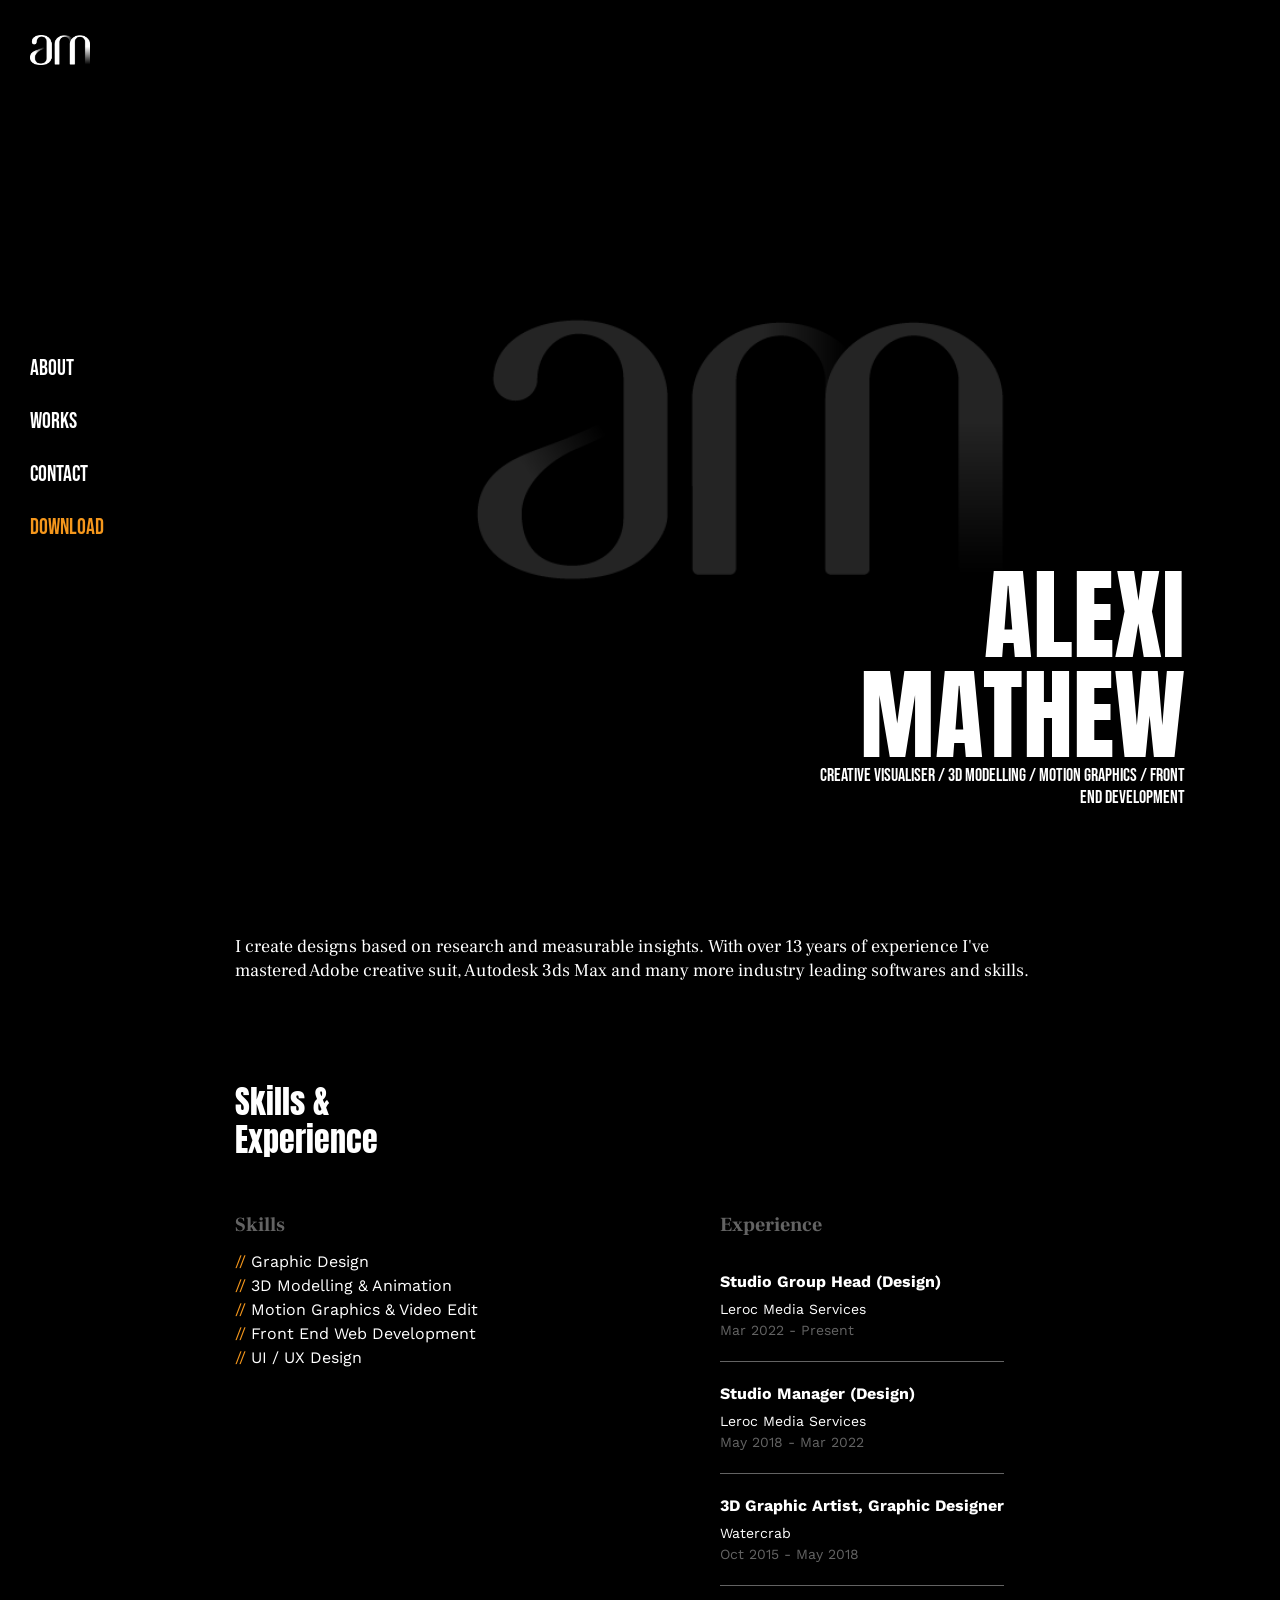
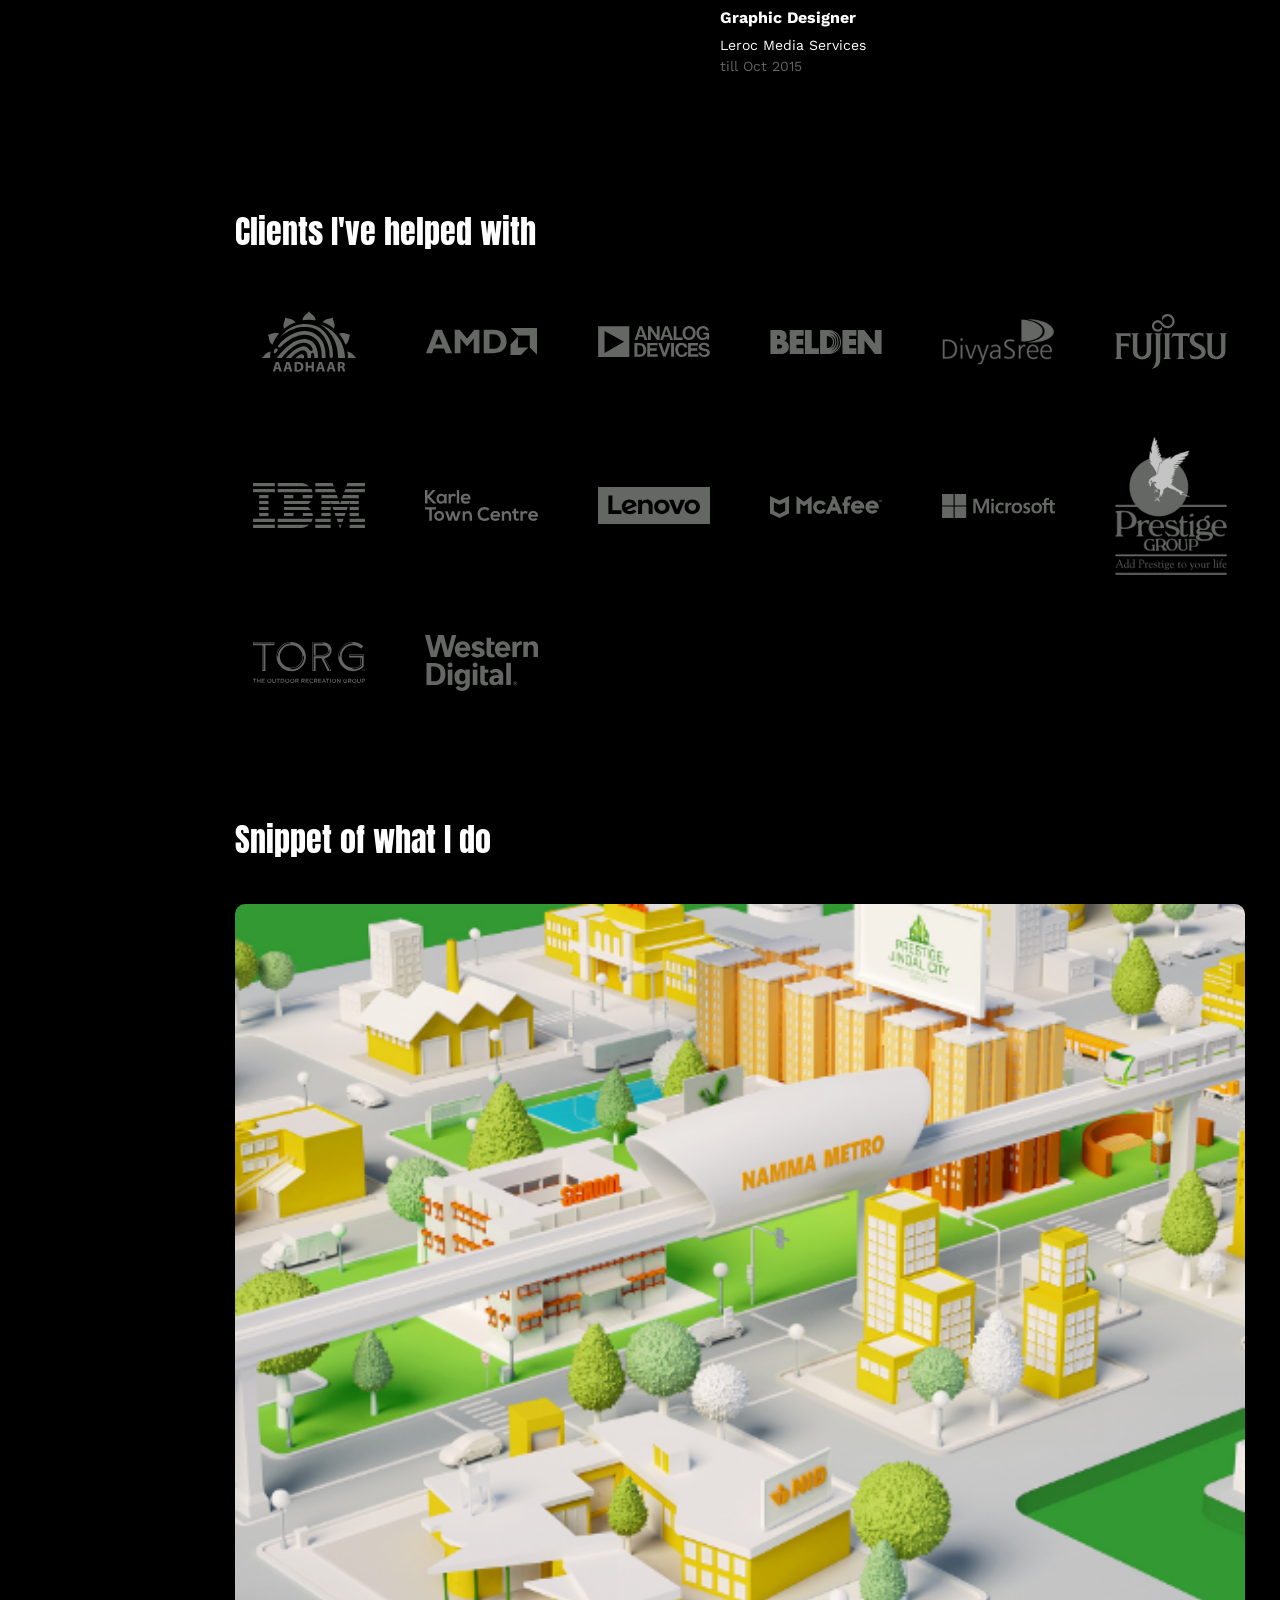
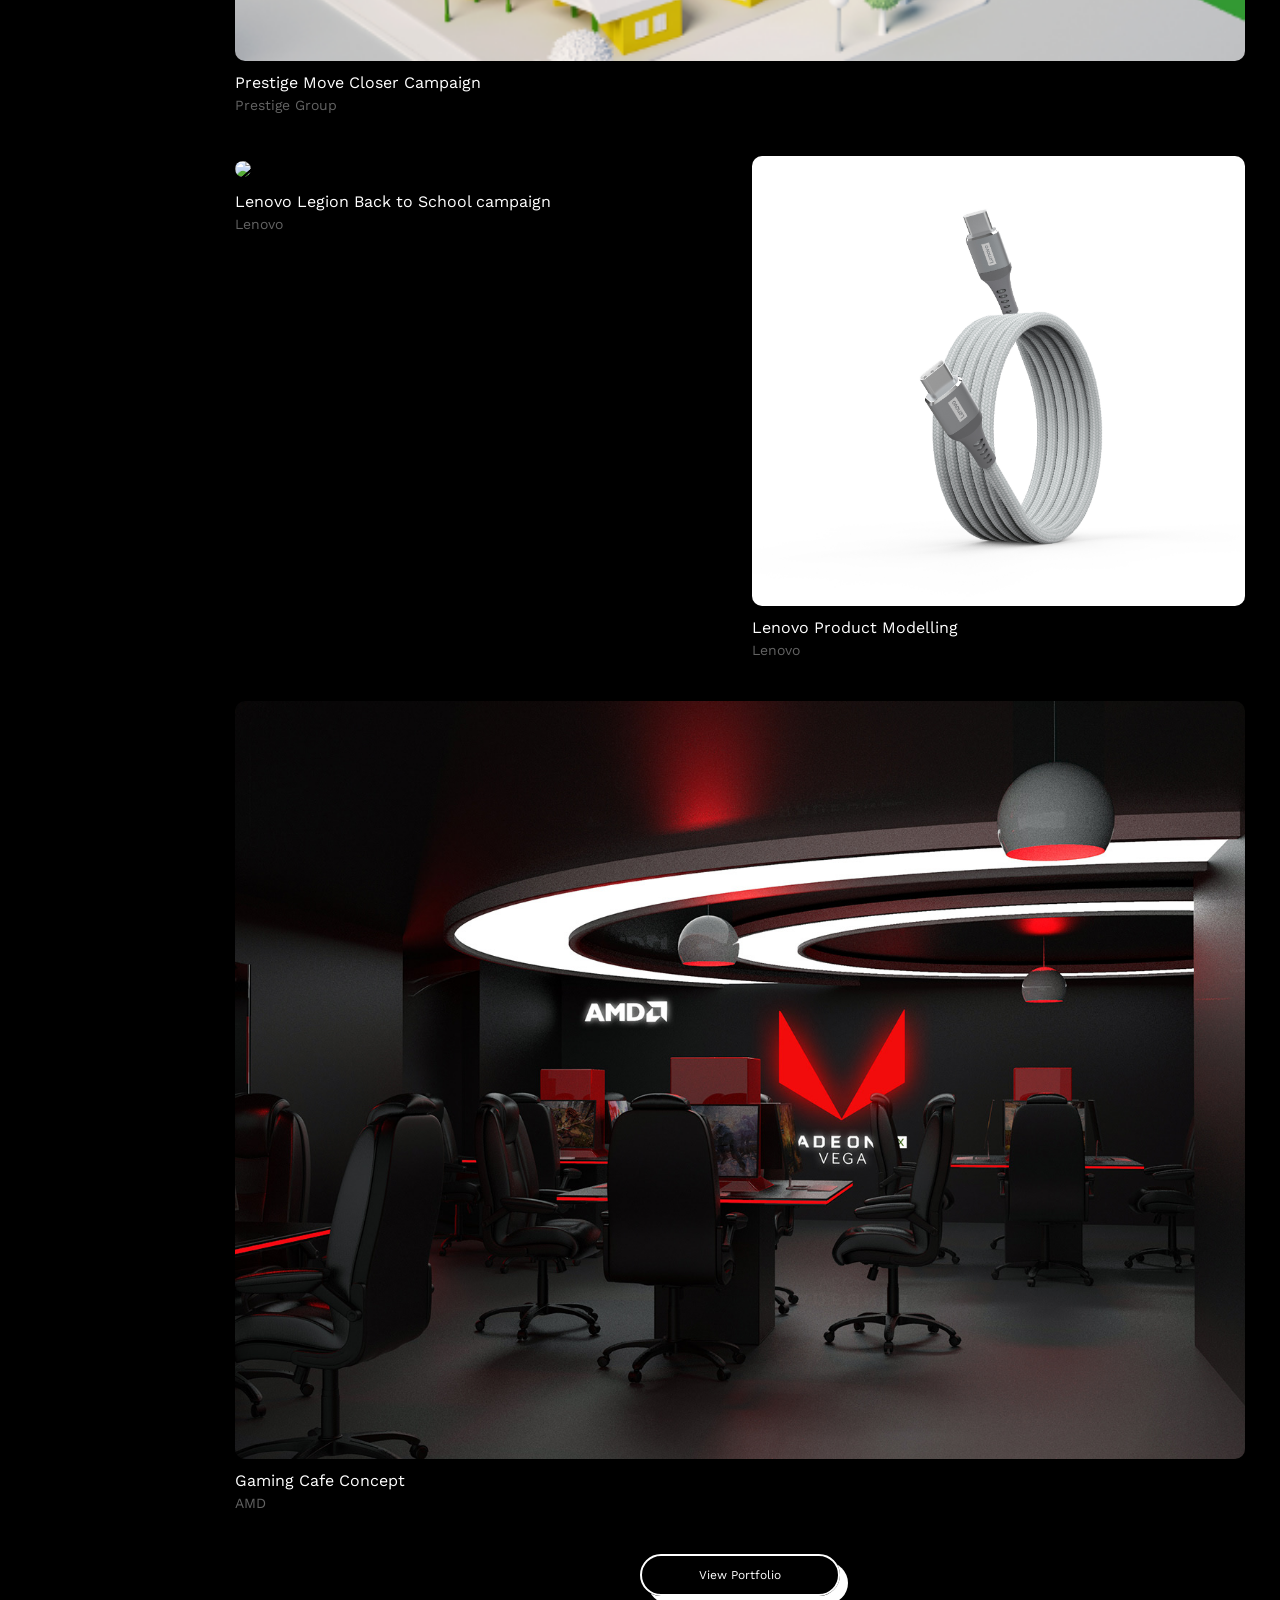
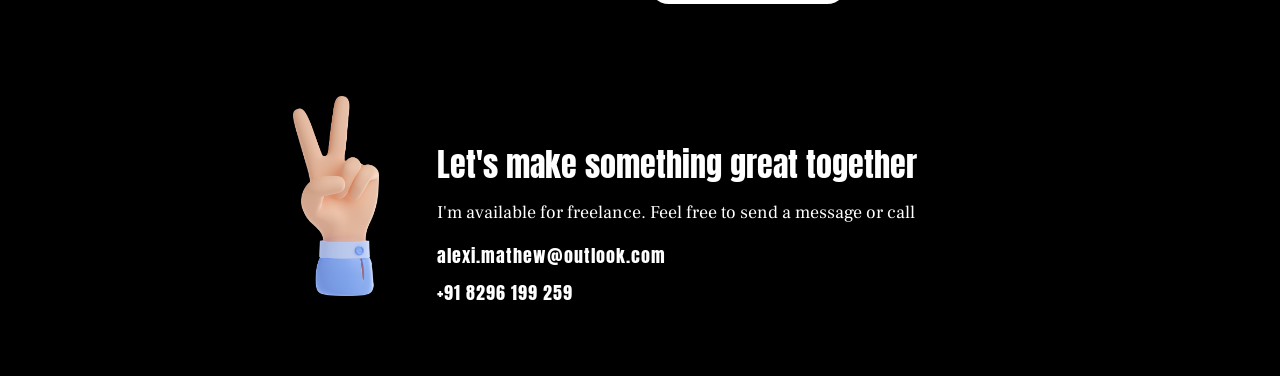
==== index.html @ dce5a434 "initial commit" ====
<!doctype html>
<html lang="en">

<head>
    <title>Alexi Mathew</title>

    <meta http-equiv="Content-Type" content="text/html; charset=utf-8">
    <meta http-equiv="X-UA-Compatible" content="IE=edge">
    <meta name="viewport" content="width=device-width, initial-scale=1">
    <meta name="HandheldFriendly" content="true">
    <meta name="author" content="Alexi Mathew" />
    <meta name="description" content="A Multi talented designer you ever find" />
    <link rel="icon" href="img/icon.png">



    <link href="https://cdn.jsdelivr.net/npm/bootstrap@5.2.3/dist/css/bootstrap.min.css" rel="stylesheet" integrity="sha384-rbsA2VBKQhggwzxH7pPCaAqO46MgnOM80zW1RWuH61DGLwZJEdK2Kadq2F9CUG65" crossorigin="anonymous">

    <link href="css/mainstyles.css" type="text/css" rel="stylesheet">
    <script src="https://kit.fontawesome.com/44e70c44e5.js" crossorigin="anonymous"></script>
    <link href="https://unpkg.com/aos@2.3.1/dist/aos.css" rel="stylesheet">
    <link href="https://cdnjs.cloudflare.com/ajax/libs/magnific-popup.js/1.1.0/magnific-popup.min.css" rel="stylesheet">
</head>

<body>

    <div class="navSection">
        <div class="logo"></div>
        <div class="menuList">
            <ul>
                <li> <a href="#">About</a> </li>
                <li> <a href="#">Works</a> </li>
                <li> <a href="#">Contact</a> </li>
            </ul>

            <a href="#" class="downloadBtn orange_clr">Download</a>
        </div>
        <ul class="socialLinks">
            <li><a href="#"><i class="fa-brands fa-instagram"></i></a></li>
            <li><a href="#"><i class="fa-brands fa-dribbble"></i></a></li>
            <li><a href="#"><i class="fa-brands fa-behance"></i></a></li>
            <li><a href="#"><i class="fa-brands fa-linkedin-in"></i></a></li>
        </ul>
        <div class="menuOpen"></div>
    </div>
    <section class="menuSlideWrap">
        <div class="popMenu">
            <div class="menuWrap">
                <ul class="mob_menu">
                    <li> <a href="#">About</a> </li>
                    <li> <a href="#">Works</a> </li>
                    <li> <a href="#">Contact</a> </li>
                </ul>

                <a href="#" class="orange_clr">Download</a>

                <ul class="socialLinks">
                    <li><a href="#"><i class="fa-brands fa-instagram"></i></a></li>
                    <li><a href="#"><i class="fa-brands fa-dribbble"></i></a></li>
                    <li><a href="#"><i class="fa-brands fa-behance"></i></a></li>
                    <li><a href="#"><i class="fa-brands fa-linkedin-in"></i></a></li>
                </ul>
            </div>
            <div class="menuClose"></div>

        </div>
    </section>




    <section class="landingFold">
        <div class="landingContent">
            <div class="maskLayer">
                <div class="whiteAnimation"></div>
                <h1 class="landingHeading headingAnimation">
                    <span>Alexi</span><br><span>Mathew</span>
                </h1>
            </div>
            <h3 class="tagLine">
                CREATIVE VISUALISER / 3D Modelling / Motion GRAPHICS / Front end Development
            </h3>
        </div>
    </section>

    <section class="sectionBox">

        <p data-aos="fade-up" class="introPara">I create designs based on research and measurable insights. With over 13 years of experience I've mastered Adobe creative suit, Autodesk 3ds Max and many more industry leading softwares and skills. </p>

        <div class="skillsExperience">
            <h2 data-aos="fade-up">Skills &amp;<br>Experience</h2>

            <div class="skillWrap">
                <div class="skills">
                    <p class="subhead" data-aos="fade-up">Skills</p>
                    <ul class="skillsList">
                        <li data-aos="fade-right"><span class="orange_clr">//</span> Graphic Design</li>
                        <li data-aos="fade-right"><span class="orange_clr">//</span> 3D Modelling &amp; Animation</li>
                        <li data-aos="fade-right"><span class="orange_clr">//</span> Motion Graphics &amp; Video Edit</li>
                        <li data-aos="fade-right"><span class="orange_clr">//</span> Front End Web Development</li>
                        <li data-aos="fade-right"><span class="orange_clr">//</span> UI / UX Design</li>
                    </ul>
                </div>
                <div class="experience">
                    <p class="subhead" data-aos="fade-up">Experience</p>
                    <ul class="experienceList">
                        <li data-aos="zoom-in-up">
                            <p class="expHeading">Studio Group Head (Design)</p>
                            <p class="companyName">Leroc Media Services</p>
                            <p class="years">Mar 2022 - Present</p>
                        </li>

                        <li data-aos="zoom-in-up">
                            <p class="expHeading">Studio Manager (Design)</p>
                            <p class="companyName">Leroc Media Services</p>
                            <p class="years">May 2018 - Mar 2022 </p>
                        </li>

                        <li data-aos="zoom-in-up">
                            <p class="expHeading">3D Graphic Artist,
                                Graphic Designer</p>
                            <p class="companyName">Watercrab</p>
                            <p class="years">Oct 2015 - May 2018</p>
                        </li>

                        <li data-aos="zoom-in-up">
                            <p class="expHeading">Graphic Designer</p>
                            <p class="companyName">Leroc Media Services</p>
                            <p class="years">till Oct 2015</p>
                        </li>

                    </ul>
                </div>
            </div>



            <h2 data-aos="fade-up" class="sideHeadings">Clients I've helped with</h2>

            <div class="row clients">
                <div class="col-4 col-lg-2 clientList" data-aos="fade-up">
                    <img src="img/clients/aadhaar.svg">
                </div>
                <div class="col-4 col-lg-2 clientList" data-aos="fade-up">
                    <img src="img/clients/amd.svg">
                </div>
                <div class="col-4 col-lg-2 clientList" data-aos="fade-up">
                    <img src="img/clients/analog.svg">
                </div>
                <div class="col-4 col-lg-2 clientList" data-aos="fade-up">
                    <img src="img/clients/belden.svg">
                </div>
                <div class="col-4 col-lg-2 clientList" data-aos="fade-up">
                    <img src="img/clients/divyashree.png">
                </div>
                <div class="col-4 col-lg-2 clientList" data-aos="fade-up">
                    <img src="img/clients/fujitsu.svg">
                </div>
                <div class="col-4 col-lg-2 clientList" data-aos="fade-up">
                    <img src="img/clients/IBM.svg">
                </div>
                <div class="col-4 col-lg-2 clientList" data-aos="fade-up">
                    <img src="img/clients/karle.svg">
                </div>
                <div class="col-4 col-lg-2 clientList" data-aos="fade-up">
                    <img src="img/clients/lenovo.svg">
                </div>
                <div class="col-4 col-lg-2 clientList" data-aos="fade-up">
                    <img src="img/clients/mcafee.svg">
                </div>
                <div class="col-4 col-lg-2 clientList" data-aos="fade-up">
                    <img src="img/clients/microsoft.svg">
                </div>
                <div class="col-4 col-lg-2 clientList">
                    <img src="img/clients/prestigeGroup.png" data-aos="fade-up">
                </div>
                <div class="col-4 col-lg-2 clientList" data-aos="fade-up">
                    <img src="img/clients/torg.svg">
                </div>
                <div class="col-4 col-lg-2 clientList" data-aos="fade-up">
                    <img src="img/clients/wd.svg">
                </div>
            </div>

            <h2 data-aos="fade-up" class="sideHeadings">Snippet of what I do</h2>

            <div class="workSnippets">
                <div class="row">
                    <div class="col-12 workArea" data-aos="fade-up">
                        <img src="img/Jindal.png" width="100%" class="pop" href="img/Jindal.png">
                        <p class="workHeading">Prestige Move Closer Campaign</p>
                        <p class="clientName">Prestige Group</p>
                    </div>
                    <div class="col-12 col-md-6 workArea" data-aos="fade-up">
                        <img src="img/legionKV.png" class="pop" href="img/legionKV.png" width="100%">
                        <p class="workHeading">Lenovo Legion Back to School campaign</p>
                        <p class="clientName">Lenovo</p>
                    </div>
                    <div class="col-12 col-md-6 workArea" data-aos="fade-up">
                        <img class="lenovoCable pop" src="img/lenovoCable.jpg" width="100%" href="img/lenovoCable.jpg">
                        <p class="workHeading">Lenovo Product Modelling</p>
                        <p class="clientName">Lenovo</p>
                    </div>
                    <div class="col-12 workArea" data-aos="fade-up">
                        <img src="img/gaming-Cafe.jpg" width="100%" class="pop" href="img/gaming-Cafe.jpg">
                        <p class="workHeading">Gaming Cafe Concept</p>
                        <p class="clientName">AMD</p>
                    </div>
                </div>
                <a href="#" class="portfolioBtn" data-aos="fade-up">View Portfolio</a>
            </div>

            <div class="contact sideHeadings" data-aos="fade-up">
                <img data-aos="fade-up" src="img/hand.png" width="100%" class="handImg">
                <div class="contactCopy">
                    <h2 class="marginTop50">Let's make something great
                        together</h2>
                    <p class="status">I'm available for freelance.
                        Feel free to send a message or call</p>
                    <a class="contactBtn" id="contactMail" href="mailto:alexi.mathew@outlook.com">alexi.mathew@outlook.com</a>
                    <a class="contactBtn" href="tel:+918296199259">+91 8296 199 259</a>
                </div>
            </div>

        </div>
    </section>

    <script src="https://cdn.jsdelivr.net/npm/bootstrap@5.2.3/dist/js/bootstrap.bundle.min.js" integrity="sha384-kenU1KFdBIe4zVF0s0G1M5b4hcpxyD9F7jL+jjXkk+Q2h455rYXK/7HAuoJl+0I4" crossorigin="anonymous"></script>

    <script src="https://code.jquery.com/jquery-3.6.1.slim.min.js" integrity="sha256-w8CvhFs7iHNVUtnSP0YKEg00p9Ih13rlL9zGqvLdePA=" crossorigin="anonymous"></script>
    <script src="https://code.jquery.com/ui/1.13.2/jquery-ui.min.js" integrity="sha256-lSjKY0/srUM9BE3dPm+c4fBo1dky2v27Gdjm2uoZaL0=" crossorigin="anonymous"></script>

    <script src="https://unpkg.com/aos@2.3.1/dist/aos.js"></script>
    <script src="js/app.js" type="text/javascript"></script>
    <script src="https://cdnjs.cloudflare.com/ajax/libs/magnific-popup.js/1.1.0/jquery.magnific-popup.js" integrity="sha512-C1zvdb9R55RAkl6xCLTPt+Wmcz6s+ccOvcr6G57lbm8M2fbgn2SUjUJbQ13fEyjuLViwe97uJvwa1EUf4F1Akw==" crossorigin="anonymous" referrerpolicy="no-referrer"></script>
    <script>
        $('.pop').magnificPopup({
            type: 'image'
            // other options
        });
    </script>
</body></html>
---- css/mainstyles.css ----
@import url('https://fonts.googleapis.com/css2?family=Anton&family=Bebas+Neue&family=Frank+Ruhl+Libre:wght@400;700&family=Work+Sans&display=swap');

/*
font-family: 'Anton', sans-serif;
font-family: 'Frank Ruhl Libre', serif;
font-family: 'Work Sans', sans-serif;
font-family: 'Bebas Neue', cursive;
*/
body {
    margin: 0 auto;
    background: black;
    color: white;
    font-family: 'Work Sans', sans-serif;
}

ul {
    display: flex;
    padding: 0;
    list-style: none;
}

.logo {
    width: 60px;
    height: 40px;
    display: block;
    background: url(../img/logo.png)no-repeat center center;
    background-size: contain;
}

.menuList {
    display: none;
}

.menuOpen {
    width: 50px;
    height: 50px;
    display: block;
    position: fixed;
    bottom: 0;
    right: 0;
    display: block;
    background: url(../img/menu.svg)no-repeat center center;
    background-size: contain;
}

.menuClose {
    width: 50px;
    height: 50px;
    display: block;
    position: absolute;
    bottom: 0;
    right: 0;
    z-index: 22;
    display: block;
    background: url(../img/menuClose.svg)no-repeat center center;
    background-size: contain;
}


.navSection {
    display: block;
    padding: 30px;
    position: absolute;
    top: 0;
    z-index: 2;
}

.orange_clr {
    color: #F5971C
}


.landingFold {
    width: 100%;
    height: 100vh;
    position: relative;
    background: url(../img/landing.png)no-repeat center center;
    background-size: 200%;
}

h1,
h2,
h3,
h4 {
    font-family: 'Anton', sans-serif;
}

.landingContent {
    position: absolute;
    bottom: 10vh;
    left: 35px;
    width: auto;
}

.landingHeading {
    width: auto;
    font-family: 'Anton', sans-serif;
    display: inline-block;
    font-size: 60px;
    text-transform: uppercase;
    margin: 0;
    padding: 10px 0px;
    line-height: 60px;
    overflow: hidden;
}

.landingHeading span {
    display: inline-block;
    animation: titleAnim 2s ease-in-out;
    margin-bottom: 0;
    line-height: 60px;
    animation-delay: 0s;
    transform: translateX(300%);
    animation-fill-mode: forwards;
}

@keyframes titleAnim {
    0% {
        transform: translateX(300%);
    }

    25% {
        transform: translateX(300%);
    }

    100% {
        transform: translateX(00%);
    }
}


.maskLayer {
    width: 80%;
    height: 100%;
    overflow: hidden;
    position: relative;
}

.whiteAnimation {
    width: 100%;
    height: 100%;
    position: absolute;
    top: 0;
    background: white;
    animation: slideAnim 2s ease-in-out;
    transform: translateX(-102%);
}

@keyframes slideAnim {
    0% {
        transform: translateX(-102%);
    }

    100% {
        transform: translateX(100%);
    }
}

.tagLine {
    font-size: 18px;
    font-family: 'Bebas Neue', cursive;
    text-transform: uppercase;
    width: 80%;
    margin-bottom: 0px;
    animation: opacityAnim 1s ease-in;
    animation-delay: 1.8s;
    opacity: 0;
    animation-fill-mode: forwards;
    display: inline-block;
    position: relative;
}

@keyframes opacityAnim {
    0% {
        opacity: 0;
    }

    100% {
        opacity: 1;
    }
}


.menuSlideWrap {
    height: 50vh;
    width: 100%;
    overflow: hidden !important;
    position: fixed;
    bottom: 0;
    z-index: 3;
    position: absolute;
    z-index: 1;
}

.popMenu {
    width: 100%;
    height: 50%;
    position: fixed;
    bottom: 0;
    background: white;
    padding: 45px;
    font-size: 22px;
    font-family: 'Bebas Neue', cursive;
    bottom: -100vh;
}

.menuWrap {
    width: auto;
    height: 100%;
    display: flex;
    flex-direction: column;
    justify-content: space-between;


}

.orange_clr {
    color: #F5971C !important;
}

.mob_menu {
    display: block;
    margin-bottom: 20px;
}

.popMenu a {
    text-decoration: none !important;
    color: black;
}

.socialLinks {
    margin-bottom: 0;
    margin-top: 5vh;
}

.socialLinks li {
    margin-right: 20px;
}

.socialLinks li:last-child {
    margin-right: 00px;
}

.menuAnimation {
    animation: fromBottom;
    animation-duration: 1s;
    animation-timing-function: cubic-bezier(.02, .78, .3, .96);
    animation-fill-mode: forwards;
}

@keyframes fromBottom {
    0% {
        bottom: -100vh;
    }

    100% {
        bottom: 0vh;
    }
}

.menuAnimationRemove {
    animation: toBottom;
    animation-duration: .8s;
    animation-timing-function: cubic-bezier(.78, .05, 1, .27);
    animation-fill-mode: forwards
}

@keyframes toBottom {
    0% {
        bottom: 00vh;
    }

    100% {
        bottom: -100vh;
    }
}

.sectionBox {
    padding: 35px;
}

.introPara {
    font-size: 18px;
    font-family: 'Frank Ruhl Libre', serif;
    line-height: 24px;
    margin-bottom: 100px;
}

.skillWrap {
    width: 100%;
    flex-direction: column;
    margin-bottom: 0px;
}


.subhead {
    font-family: 'Frank Ruhl Libre', serif;
    color: #636363;
    font-size: 20px;
    font-weight: 700;
    margin-bottom: 10px;
}

.skillsList li {
    font-size: 16px;
}

.skillsList,
.experienceList {
    display: block;

}

.experience {
    margin: 50px 0;
}

.expHeading {
    font-size: 16px;
    font-weight: 700;
    margin-bottom: 5px;
}

.companyName {
    margin-bottom: 0;
    font-size: 14px;
}

.workHeading {
    margin-top: 10px;
    margin-bottom: 0px;
}

.years,
.clientName {
    color: #636363;
    font-size: 14px;
    margin-bottom: 0;
}

.experienceList li {
    border-bottom: 1px solid #636363;
    padding: 20px 0px;
}

.experienceList li:last-child {
    border-bottom: none;
}

.clients {
    align-items: center;
}

.clientList {
    padding: 20px;
}

.clientList img {
    width: 100%;
    object-fit: contain;
}

.workArea img {
    border-radius: 10px;
}

.workArea {
    margin: 20px 0;
}

.sideHeadings {
    margin: 100px 0 25px 0;
}

.lenovoCable {
    height: 50vh;
    object-fit: cover;
}

.portfolioBtn {
    padding: 10px 20px;
    background: none;
    text-decoration: none;
    color: white;
    border: 2px solid rgba(255, 255, 255, 1);
    border-radius: 50px;
    box-shadow: 8px 8px 0px 0px white;
    transition: all .5s ease;
    transform-origin: bottom right;
    font-size: 12px;
    display: inline-block;
    margin: 20px auto;
}

.portfolioBtn:hover {
    color: white;
    text-decoration: none !important;
    box-shadow: 5px 5px 0px 0px white;
}

.handImg {
    width: auto;
    height: 200px;
    object-fit: contain;
    position: relative;

}

.marginTop50 {
    margin-top: 50px;
}

.status {
    margin: 20px 0;
    font-size: 18px;
    line-height: 18px;
    font-family: 'Frank Ruhl Libre', serif;
}

.contactBtn {
    text-decoration: none;
    color: white;
    font-size: 18px;
    display: block;
    font-family: 'Anton', sans-serif;
    letter-spacing: 1px;
    margin: 10px 0;
}



/*// Large devices (desktops, 992px and up)*/
@media (min-width: 992px) {

    .menuOpen,
    .menuClose {
        display: none;
    }

    .menuList {
        display: block;
    }

    .menuSlideWrap {
        display: none;
    }

    .navSection {
        width: 200px;
        height: 100vh;
        display: flex;
        position: fixed;
        flex-direction: column;
        justify-content: space-between;
        top: 0;
        left: 0;
    }

    .landingFold,
    .sectionBox {
        width: calc(100% - 200px);
        position: relative;
        margin: auto 0 auto auto;
    }

    .landingHeading {
        font-size: 100px;
        text-align: right;
        line-height: 100px;
        padding: 0;
        margin: 0;
        left: 0;
    }

    .landingContent {
        left: auto;
        right: 0%;
    }

    .landingHeading {
        display: block;
    }

    .tagLine {
        text-align: right;
    }

    .menuList ul {
        display: block;
    }

    .menuList ul li a,
    .menuList ul li a:active,
    .menuList ul li a:visited,
    .menuList ul li a:focus,
    .downloadBtn {
        font-size: 22px;
        font-family: 'Bebas Neue', cursive;
        color: white;
        text-decoration: none;
        transition: all .3s ease;
        position: relative;
        padding-left: 0;
        margin: 20px 0;
        display: block;
    }

    .menuList ul li a:hover,
    .downloadBtn:hover {
        padding-left: 10px;
        text-decoration: line-through;
    }

    .navSection .socialLinks li a {
        color: white;
    }

    .introPara {
        width: 80%;
    }

    .skillWrap {
        display: flex;
        flex-direction: row;
        margin: 50px auto;
    }

    .experience {
        margin: 0 auto;
    }

    .clientList {
        padding: 30px;
    }

    .portfolioBtn {
        display: block;
        text-align: center;
        width: 200px;
    }

    .contact {
        width: 100%;
        display: flex;
    }

    .handImg {
        width: 20%;
        float: left;
    }

    .contactCopy {
        width: 80%;
    }
}
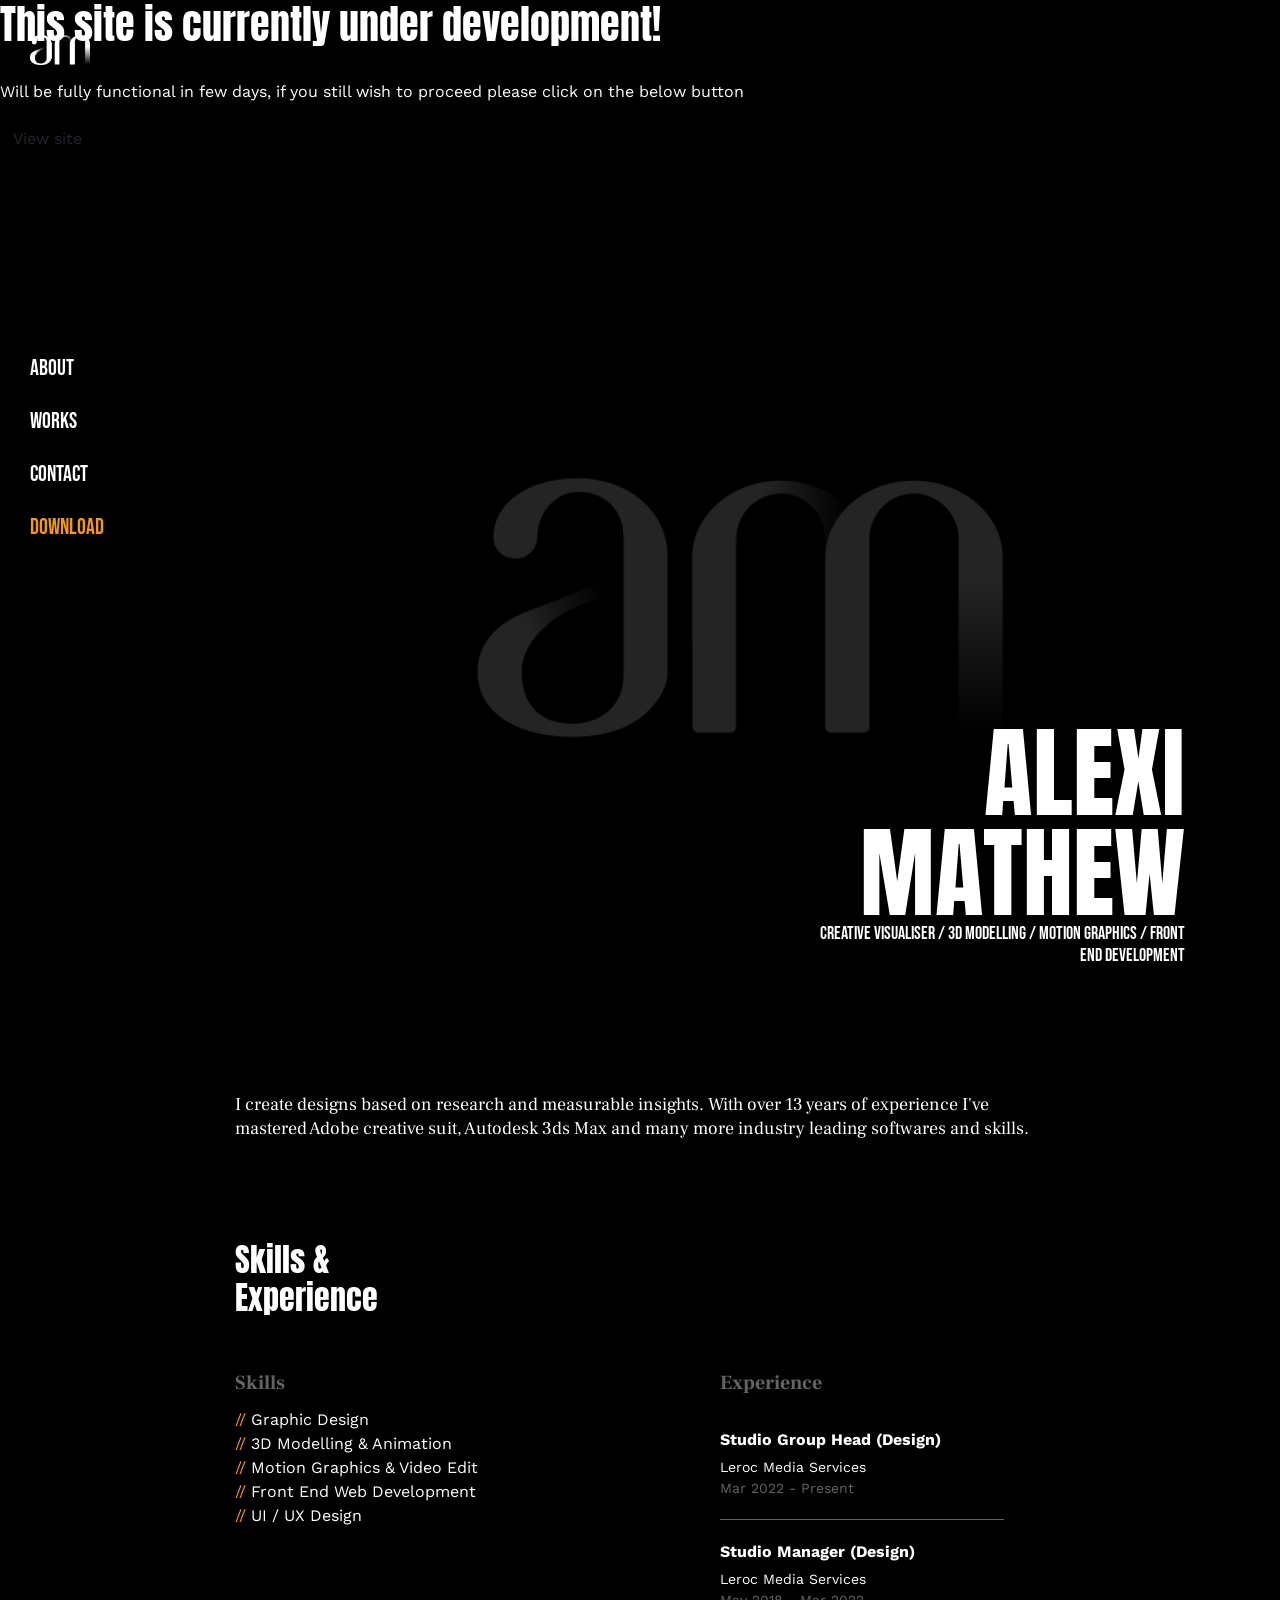
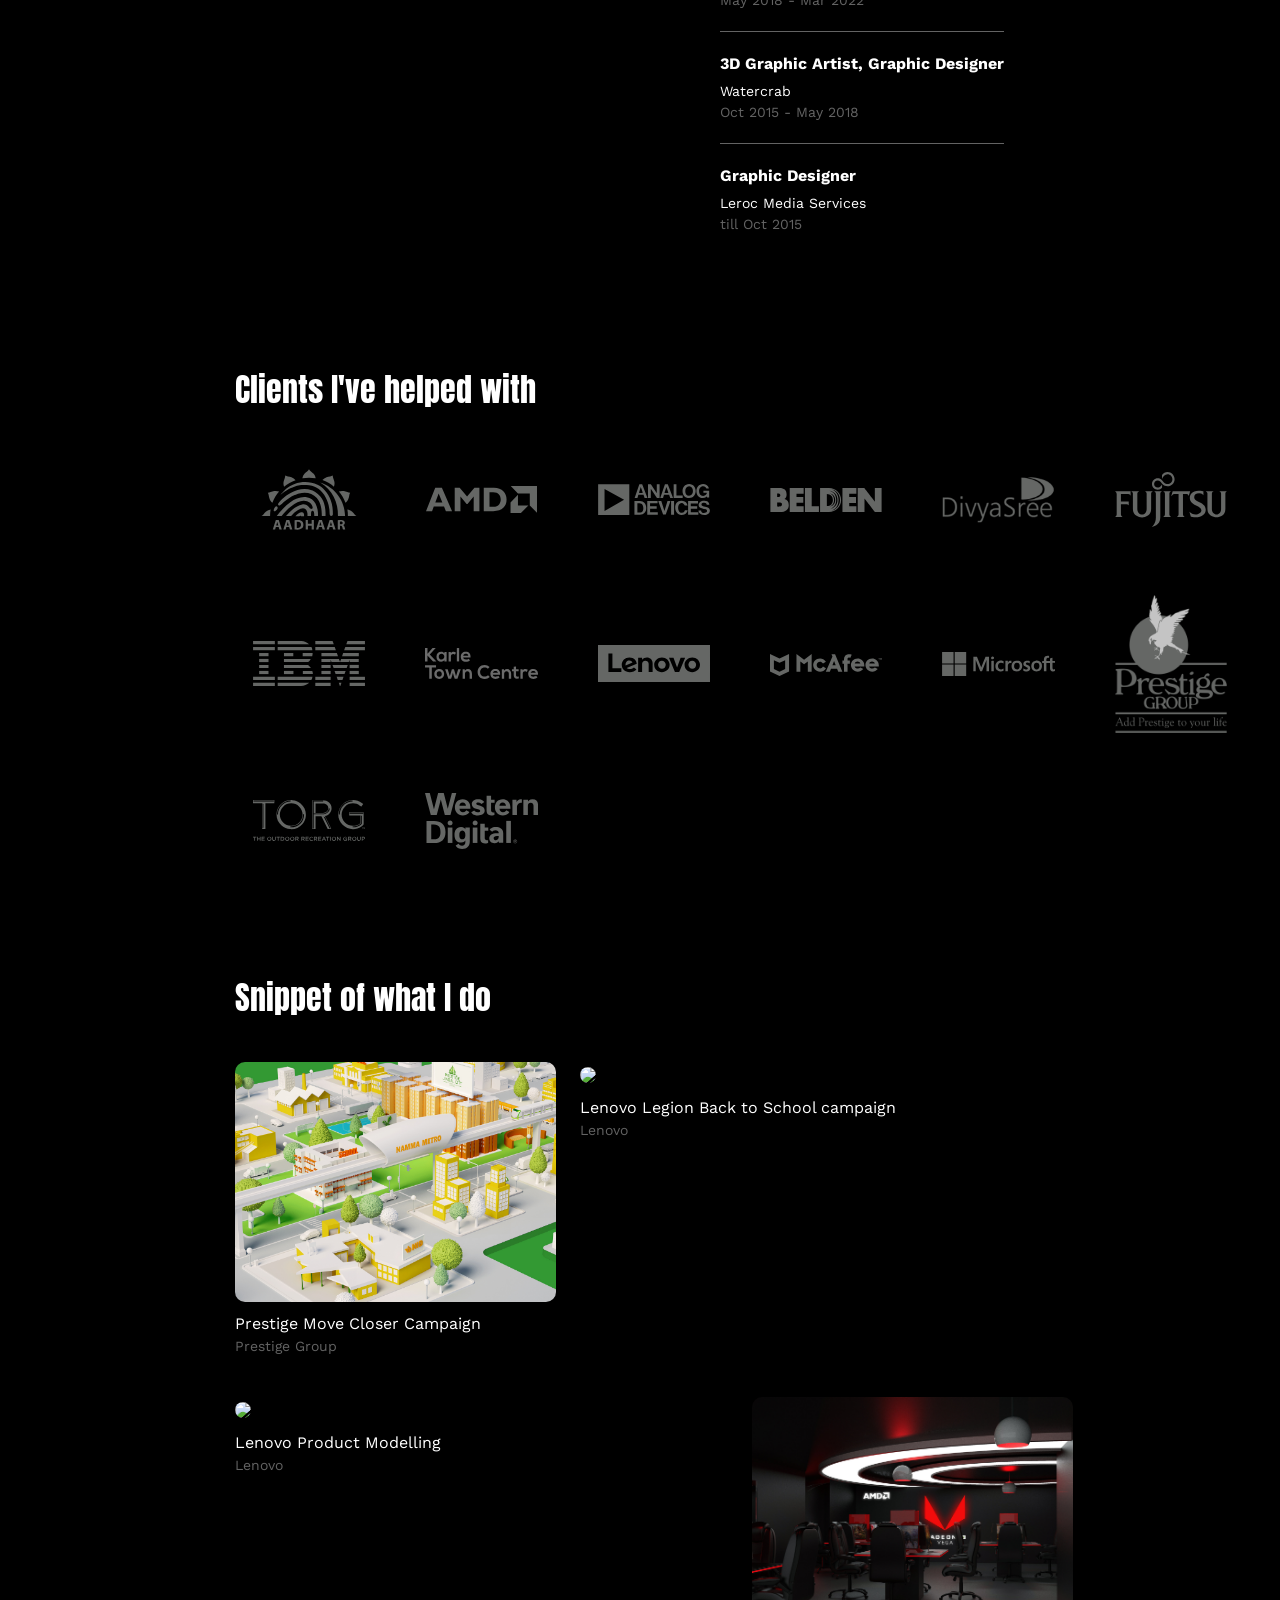
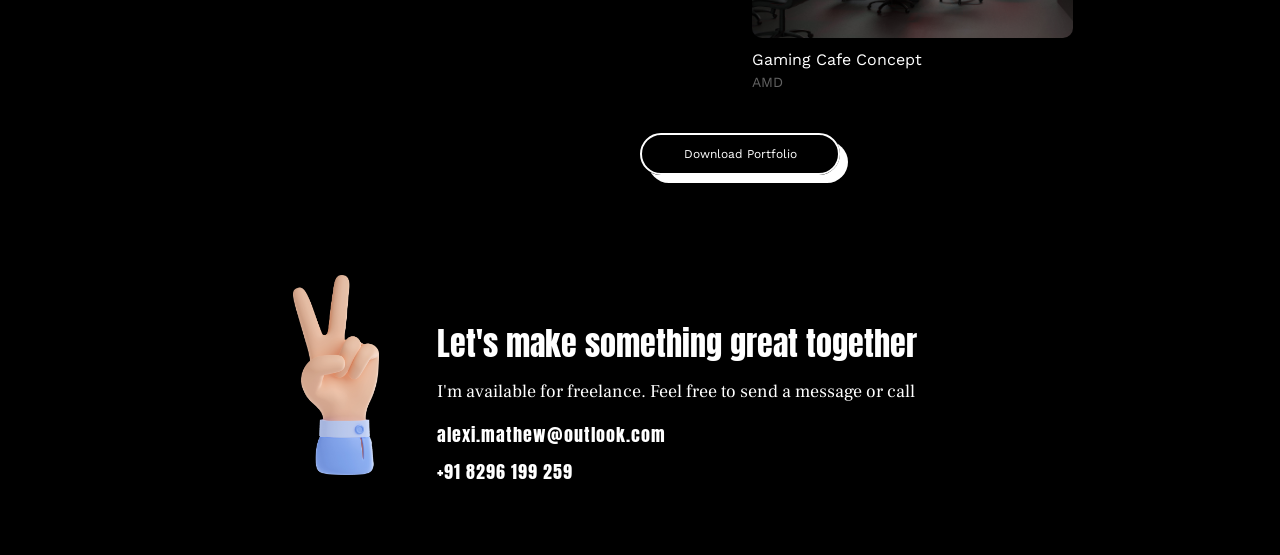
==== commit 55fb14bf: "Add files via upload" ====
--- a/index.html
+++ b/index.html
@@ -1,242 +1,255 @@
-<!doctype html>
-<html lang="en">
-
-<head>
-    <title>Alexi Mathew</title>
-
-    <meta http-equiv="Content-Type" content="text/html; charset=utf-8">
-    <meta http-equiv="X-UA-Compatible" content="IE=edge">
-    <meta name="viewport" content="width=device-width, initial-scale=1">
-    <meta name="HandheldFriendly" content="true">
-    <meta name="author" content="Alexi Mathew" />
-    <meta name="description" content="A Multi talented designer you ever find" />
-    <link rel="icon" href="img/icon.png">
-
-
-
-    <link href="https://cdn.jsdelivr.net/npm/bootstrap@5.2.3/dist/css/bootstrap.min.css" rel="stylesheet" integrity="sha384-rbsA2VBKQhggwzxH7pPCaAqO46MgnOM80zW1RWuH61DGLwZJEdK2Kadq2F9CUG65" crossorigin="anonymous">
-
-    <link href="css/mainstyles.css" type="text/css" rel="stylesheet">
-    <script src="https://kit.fontawesome.com/44e70c44e5.js" crossorigin="anonymous"></script>
-    <link href="https://unpkg.com/aos@2.3.1/dist/aos.css" rel="stylesheet">
-    <link href="https://cdnjs.cloudflare.com/ajax/libs/magnific-popup.js/1.1.0/magnific-popup.min.css" rel="stylesheet">
-</head>
-
-<body>
-
-    <div class="navSection">
-        <div class="logo"></div>
-        <div class="menuList">
-            <ul>
-                <li> <a href="#">About</a> </li>
-                <li> <a href="#">Works</a> </li>
-                <li> <a href="#">Contact</a> </li>
-            </ul>
-
-            <a href="#" class="downloadBtn orange_clr">Download</a>
-        </div>
-        <ul class="socialLinks">
-            <li><a href="#"><i class="fa-brands fa-instagram"></i></a></li>
-            <li><a href="#"><i class="fa-brands fa-dribbble"></i></a></li>
-            <li><a href="#"><i class="fa-brands fa-behance"></i></a></li>
-            <li><a href="#"><i class="fa-brands fa-linkedin-in"></i></a></li>
-        </ul>
-        <div class="menuOpen"></div>
-    </div>
-    <section class="menuSlideWrap">
-        <div class="popMenu">
-            <div class="menuWrap">
-                <ul class="mob_menu">
-                    <li> <a href="#">About</a> </li>
-                    <li> <a href="#">Works</a> </li>
-                    <li> <a href="#">Contact</a> </li>
-                </ul>
-
-                <a href="#" class="orange_clr">Download</a>
-
-                <ul class="socialLinks">
-                    <li><a href="#"><i class="fa-brands fa-instagram"></i></a></li>
-                    <li><a href="#"><i class="fa-brands fa-dribbble"></i></a></li>
-                    <li><a href="#"><i class="fa-brands fa-behance"></i></a></li>
-                    <li><a href="#"><i class="fa-brands fa-linkedin-in"></i></a></li>
-                </ul>
-            </div>
-            <div class="menuClose"></div>
-
-        </div>
-    </section>
-
-
-
-
-    <section class="landingFold">
-        <div class="landingContent">
-            <div class="maskLayer">
-                <div class="whiteAnimation"></div>
-                <h1 class="landingHeading headingAnimation">
-                    <span>Alexi</span><br><span>Mathew</span>
-                </h1>
-            </div>
-            <h3 class="tagLine">
-                CREATIVE VISUALISER / 3D Modelling / Motion GRAPHICS / Front end Development
-            </h3>
-        </div>
-    </section>
-
-    <section class="sectionBox">
-
-        <p data-aos="fade-up" class="introPara">I create designs based on research and measurable insights. With over 13 years of experience I've mastered Adobe creative suit, Autodesk 3ds Max and many more industry leading softwares and skills. </p>
-
-        <div class="skillsExperience">
-            <h2 data-aos="fade-up">Skills &amp;<br>Experience</h2>
-
-            <div class="skillWrap">
-                <div class="skills">
-                    <p class="subhead" data-aos="fade-up">Skills</p>
-                    <ul class="skillsList">
-                        <li data-aos="fade-right"><span class="orange_clr">//</span> Graphic Design</li>
-                        <li data-aos="fade-right"><span class="orange_clr">//</span> 3D Modelling &amp; Animation</li>
-                        <li data-aos="fade-right"><span class="orange_clr">//</span> Motion Graphics &amp; Video Edit</li>
-                        <li data-aos="fade-right"><span class="orange_clr">//</span> Front End Web Development</li>
-                        <li data-aos="fade-right"><span class="orange_clr">//</span> UI / UX Design</li>
-                    </ul>
-                </div>
-                <div class="experience">
-                    <p class="subhead" data-aos="fade-up">Experience</p>
-                    <ul class="experienceList">
-                        <li data-aos="zoom-in-up">
-                            <p class="expHeading">Studio Group Head (Design)</p>
-                            <p class="companyName">Leroc Media Services</p>
-                            <p class="years">Mar 2022 - Present</p>
-                        </li>
-
-                        <li data-aos="zoom-in-up">
-                            <p class="expHeading">Studio Manager (Design)</p>
-                            <p class="companyName">Leroc Media Services</p>
-                            <p class="years">May 2018 - Mar 2022 </p>
-                        </li>
-
-                        <li data-aos="zoom-in-up">
-                            <p class="expHeading">3D Graphic Artist,
-                                Graphic Designer</p>
-                            <p class="companyName">Watercrab</p>
-                            <p class="years">Oct 2015 - May 2018</p>
-                        </li>
-
-                        <li data-aos="zoom-in-up">
-                            <p class="expHeading">Graphic Designer</p>
-                            <p class="companyName">Leroc Media Services</p>
-                            <p class="years">till Oct 2015</p>
-                        </li>
-
-                    </ul>
-                </div>
-            </div>
-
-
-
-            <h2 data-aos="fade-up" class="sideHeadings">Clients I've helped with</h2>
-
-            <div class="row clients">
-                <div class="col-4 col-lg-2 clientList" data-aos="fade-up">
-                    <img src="img/clients/aadhaar.svg">
-                </div>
-                <div class="col-4 col-lg-2 clientList" data-aos="fade-up">
-                    <img src="img/clients/amd.svg">
-                </div>
-                <div class="col-4 col-lg-2 clientList" data-aos="fade-up">
-                    <img src="img/clients/analog.svg">
-                </div>
-                <div class="col-4 col-lg-2 clientList" data-aos="fade-up">
-                    <img src="img/clients/belden.svg">
-                </div>
-                <div class="col-4 col-lg-2 clientList" data-aos="fade-up">
-                    <img src="img/clients/divyashree.png">
-                </div>
-                <div class="col-4 col-lg-2 clientList" data-aos="fade-up">
-                    <img src="img/clients/fujitsu.svg">
-                </div>
-                <div class="col-4 col-lg-2 clientList" data-aos="fade-up">
-                    <img src="img/clients/IBM.svg">
-                </div>
-                <div class="col-4 col-lg-2 clientList" data-aos="fade-up">
-                    <img src="img/clients/karle.svg">
-                </div>
-                <div class="col-4 col-lg-2 clientList" data-aos="fade-up">
-                    <img src="img/clients/lenovo.svg">
-                </div>
-                <div class="col-4 col-lg-2 clientList" data-aos="fade-up">
-                    <img src="img/clients/mcafee.svg">
-                </div>
-                <div class="col-4 col-lg-2 clientList" data-aos="fade-up">
-                    <img src="img/clients/microsoft.svg">
-                </div>
-                <div class="col-4 col-lg-2 clientList">
-                    <img src="img/clients/prestigeGroup.png" data-aos="fade-up">
-                </div>
-                <div class="col-4 col-lg-2 clientList" data-aos="fade-up">
-                    <img src="img/clients/torg.svg">
-                </div>
-                <div class="col-4 col-lg-2 clientList" data-aos="fade-up">
-                    <img src="img/clients/wd.svg">
-                </div>
-            </div>
-
-            <h2 data-aos="fade-up" class="sideHeadings">Snippet of what I do</h2>
-
-            <div class="workSnippets">
-                <div class="row">
-                    <div class="col-12 workArea" data-aos="fade-up">
-                        <img src="img/Jindal.png" width="100%" class="pop" href="img/Jindal.png">
-                        <p class="workHeading">Prestige Move Closer Campaign</p>
-                        <p class="clientName">Prestige Group</p>
-                    </div>
-                    <div class="col-12 col-md-6 workArea" data-aos="fade-up">
-                        <img src="img/legionKV.png" class="pop" href="img/legionKV.png" width="100%">
-                        <p class="workHeading">Lenovo Legion Back to School campaign</p>
-                        <p class="clientName">Lenovo</p>
-                    </div>
-                    <div class="col-12 col-md-6 workArea" data-aos="fade-up">
-                        <img class="lenovoCable pop" src="img/lenovoCable.jpg" width="100%" href="img/lenovoCable.jpg">
-                        <p class="workHeading">Lenovo Product Modelling</p>
-                        <p class="clientName">Lenovo</p>
-                    </div>
-                    <div class="col-12 workArea" data-aos="fade-up">
-                        <img src="img/gaming-Cafe.jpg" width="100%" class="pop" href="img/gaming-Cafe.jpg">
-                        <p class="workHeading">Gaming Cafe Concept</p>
-                        <p class="clientName">AMD</p>
-                    </div>
-                </div>
-                <a href="#" class="portfolioBtn" data-aos="fade-up">View Portfolio</a>
-            </div>
-
-            <div class="contact sideHeadings" data-aos="fade-up">
-                <img data-aos="fade-up" src="img/hand.png" width="100%" class="handImg">
-                <div class="contactCopy">
-                    <h2 class="marginTop50">Let's make something great
-                        together</h2>
-                    <p class="status">I'm available for freelance.
-                        Feel free to send a message or call</p>
-                    <a class="contactBtn" id="contactMail" href="mailto:alexi.mathew@outlook.com">alexi.mathew@outlook.com</a>
-                    <a class="contactBtn" href="tel:+918296199259">+91 8296 199 259</a>
-                </div>
-            </div>
-
-        </div>
-    </section>
-
-    <script src="https://cdn.jsdelivr.net/npm/bootstrap@5.2.3/dist/js/bootstrap.bundle.min.js" integrity="sha384-kenU1KFdBIe4zVF0s0G1M5b4hcpxyD9F7jL+jjXkk+Q2h455rYXK/7HAuoJl+0I4" crossorigin="anonymous"></script>
-
-    <script src="https://code.jquery.com/jquery-3.6.1.slim.min.js" integrity="sha256-w8CvhFs7iHNVUtnSP0YKEg00p9Ih13rlL9zGqvLdePA=" crossorigin="anonymous"></script>
-    <script src="https://code.jquery.com/ui/1.13.2/jquery-ui.min.js" integrity="sha256-lSjKY0/srUM9BE3dPm+c4fBo1dky2v27Gdjm2uoZaL0=" crossorigin="anonymous"></script>
-
-    <script src="https://unpkg.com/aos@2.3.1/dist/aos.js"></script>
-    <script src="js/app.js" type="text/javascript"></script>
-    <script src="https://cdnjs.cloudflare.com/ajax/libs/magnific-popup.js/1.1.0/jquery.magnific-popup.js" integrity="sha512-C1zvdb9R55RAkl6xCLTPt+Wmcz6s+ccOvcr6G57lbm8M2fbgn2SUjUJbQ13fEyjuLViwe97uJvwa1EUf4F1Akw==" crossorigin="anonymous" referrerpolicy="no-referrer"></script>
-    <script>
-        $('.pop').magnificPopup({
-            type: 'image'
-            // other options
-        });
-    </script>
-</body></html>
+<!doctype html>
+<html lang="en">
+
+<head>
+    <title>Alexi Mathew</title>
+
+    <meta http-equiv="Content-Type" content="text/html; charset=utf-8">
+    <meta http-equiv="X-UA-Compatible" content="IE=edge">
+    <meta name="viewport" content="width=device-width, initial-scale=1">
+    <meta name="HandheldFriendly" content="true">
+    <meta name="author" content="Alexi Mathew" />
+    <meta name="description" content="A Multi talented designer you ever find" />
+    <link rel="icon" href="img/icon.png">
+
+
+
+    <link href="https://cdn.jsdelivr.net/npm/bootstrap@5.2.3/dist/css/bootstrap.min.css" rel="stylesheet" integrity="sha384-rbsA2VBKQhggwzxH7pPCaAqO46MgnOM80zW1RWuH61DGLwZJEdK2Kadq2F9CUG65" crossorigin="anonymous">
+
+    <link href="css/mainstyles.css" type="text/css" rel="stylesheet">
+    <script src="https://kit.fontawesome.com/44e70c44e5.js" crossorigin="anonymous"></script>
+    <link href="https://unpkg.com/aos@2.3.1/dist/aos.css" rel="stylesheet">
+    <link href="https://cdnjs.cloudflare.com/ajax/libs/magnific-popup.js/1.1.0/magnific-popup.min.css" rel="stylesheet">
+</head>
+
+<body>
+
+    
+    <div class="wipPOPup">
+        <div>
+        <h1>This site is currently under development!</h1><br>
+        <p>Will be fully functional in few days, if you still wish to proceed please click on the below button</p>
+        <div class="btn" id="popBtn">View site</div></div>
+    </div>
+    
+    <div class="navSection">
+        <div class="logo"></div>
+        <div class="menuList">
+            <ul>
+                <li> <a href="#about">About</a> </li>
+                <li> <a href="#works">Works</a> </li>
+                <li> <a href="#contact">Contact</a> </li>
+            </ul>
+
+            <a href="#" class="downloadBtn orange_clr">Download</a>
+        </div>
+        <ul class="socialLinks">
+            <li><a href="#"><i class="fa-brands fa-instagram"></i></a></li>
+            <li><a href="#"><i class="fa-brands fa-dribbble"></i></a></li>
+            <li><a href="#"><i class="fa-brands fa-behance"></i></a></li>
+            <li><a href="#"><i class="fa-brands fa-linkedin-in"></i></a></li>
+        </ul>
+        <div class="menuOpen"></div>
+    </div>
+    <section class="menuSlideWrap">
+        <div class="popMenu">
+            <div class="menuWrap">
+                <ul class="mob_menu">
+                    <li> <a href="#about">About</a> </li>
+                    <li> <a href="#works">Works</a> </li>
+                    <li> <a href="#contact">Contact</a> </li>
+                </ul>
+
+                <a href="#" class="orange_clr">Download</a>
+
+                <ul class="socialLinks">
+                    <li><a href="#"><i class="fa-brands fa-instagram"></i></a></li>
+                    <li><a href="#"><i class="fa-brands fa-dribbble"></i></a></li>
+                    <li><a href="#"><i class="fa-brands fa-behance"></i></a></li>
+                    <li><a href="#"><i class="fa-brands fa-linkedin-in"></i></a></li>
+                </ul>
+            </div>
+            <div class="menuClose"></div>
+
+        </div>
+    </section>
+
+
+
+
+    <section class="landingFold">
+        <div class="landingContent">
+            <div class="maskLayer">
+                <div class="whiteAnimation"></div>
+                <h1 class="landingHeading headingAnimation">
+                    <span>Alexi</span><br><span>Mathew</span>
+                </h1>
+            </div>
+            <h3 class="tagLine">
+                CREATIVE VISUALISER / 3D Modelling / Motion GRAPHICS / Front end Development
+            </h3>
+        </div>
+    </section>
+
+    <section class="sectionBox" id="about">
+
+        <p data-aos="fade-up" class="introPara">I create designs based on research and measurable insights. With over 13 years of experience I've mastered Adobe creative suit, Autodesk 3ds Max and many more industry leading softwares and skills. </p>
+
+        <div class="skillsExperience">
+            <h2 data-aos="fade-up">Skills &amp;<br>Experience</h2>
+
+            <div class="skillWrap">
+                <div class="skills">
+                    <p class="subhead" data-aos="fade-up">Skills</p>
+                    <ul class="skillsList">
+                        <li data-aos="fade-right"><span class="orange_clr">//</span> Graphic Design</li>
+                        <li data-aos="fade-right"><span class="orange_clr">//</span> 3D Modelling &amp; Animation</li>
+                        <li data-aos="fade-right"><span class="orange_clr">//</span> Motion Graphics &amp; Video Edit</li>
+                        <li data-aos="fade-right"><span class="orange_clr">//</span> Front End Web Development</li>
+                        <li data-aos="fade-right"><span class="orange_clr">//</span> UI / UX Design</li>
+                    </ul>
+                </div>
+                <div class="experience">
+                    <p class="subhead" data-aos="fade-up">Experience</p>
+                    <ul class="experienceList">
+                        <li data-aos="zoom-in-up">
+                            <p class="expHeading">Studio Group Head (Design)</p>
+                            <p class="companyName">Leroc Media Services</p>
+                            <p class="years">Mar 2022 - Present</p>
+                        </li>
+
+                        <li data-aos="zoom-in-up">
+                            <p class="expHeading">Studio Manager (Design)</p>
+                            <p class="companyName">Leroc Media Services</p>
+                            <p class="years">May 2018 - Mar 2022 </p>
+                        </li>
+
+                        <li data-aos="zoom-in-up">
+                            <p class="expHeading">3D Graphic Artist,
+                                Graphic Designer</p>
+                            <p class="companyName">Watercrab</p>
+                            <p class="years">Oct 2015 - May 2018</p>
+                        </li>
+
+                        <li data-aos="zoom-in-up">
+                            <p class="expHeading">Graphic Designer</p>
+                            <p class="companyName">Leroc Media Services</p>
+                            <p class="years">till Oct 2015</p>
+                        </li>
+
+                    </ul>
+                </div>
+            </div>
+
+
+
+            <h2 data-aos="fade-up" class="sideHeadings">Clients I've helped with</h2>
+
+            <div class="row clients">
+                <div class="col-4 col-md-2 col-lg-2 clientList" data-aos="fade-up">
+                    <img src="img/clients/aadhaar.svg">
+                </div>
+                <div class="col-4 col-md-2  col-lg-2 clientList" data-aos="fade-up">
+                    <img src="img/clients/amd.svg">
+                </div>
+                <div class="col-4 col-md-2 col-lg-2 clientList" data-aos="fade-up">
+                    <img src="img/clients/analog.svg">
+                </div>
+                <div class="col-4 col-md-2 col-lg-2 clientList" data-aos="fade-up">
+                    <img src="img/clients/belden.svg">
+                </div>
+                <div class="col-4 col-md-2 col-lg-2 clientList" data-aos="fade-up">
+                    <img src="img/clients/divyashree.png">
+                </div>
+                <div class="col-4 col-md-2  col-lg-2 clientList" data-aos="fade-up">
+                    <img src="img/clients/fujitsu.svg">
+                </div>
+                <div class="col-4 col-md-2  col-lg-2 clientList" data-aos="fade-up">
+                    <img src="img/clients/IBM.svg">
+                </div>
+                <div class="col-4 col-md-2  col-lg-2 clientList" data-aos="fade-up">
+                    <img src="img/clients/karle.svg">
+                </div>
+                <div class="col-4 col-md-2  col-lg-2 clientList" data-aos="fade-up">
+                    <img src="img/clients/lenovo.svg">
+                </div>
+                <div class="col-4 col-md-2  col-lg-2 clientList" data-aos="fade-up">
+                    <img src="img/clients/mcafee.svg">
+                </div>
+                <div class="col-4 col-md-2  col-lg-2 clientList" data-aos="fade-up">
+                    <img src="img/clients/microsoft.svg">
+                </div>
+                <div class="col-4 col-md-2  col-lg-2 clientList">
+                    <img src="img/clients/prestigeGroup.png" data-aos="fade-up">
+                </div>
+                <div class="col-4  col-md-2 col-lg-2 clientList" data-aos="fade-up">
+                    <img src="img/clients/torg.svg">
+                </div>
+                <div class="col-4 col-md-2  col-lg-2 clientList" data-aos="fade-up">
+                    <img src="img/clients/wd.svg">
+                </div>
+            </div>
+
+            <h2 data-aos="fade-up" class="sideHeadings" id="works">Snippet of what I do</h2>
+
+            <div class="workSnippets">
+                <div class="row">
+                    <div class="col-12 col-lg-4 workArea" data-aos="fade-up">
+                        <img src="img/Jindal.png" width="100%" class="pop" href="img/Jindal.png">
+                        <p class="workHeading">Prestige Move Closer Campaign</p>
+                        <p class="clientName">Prestige Group</p>
+                    </div>
+                    <div class="col-12 col-md-6 workArea" data-aos="fade-up">
+                        <img src="img/kv1.jpg" class="pop" href="img/works/legionKV.png" width="100%">
+                        <p class="workHeading">Lenovo Legion Back to School campaign</p>
+                        <p class="clientName">Lenovo</p>
+                    </div>
+                    <div class="col-12 col-md-6 workArea" data-aos="fade-up">
+                        <img src="img/cable1.jpg" width="100%" href="img/lenovoCable.jpg">
+                        <p class="workHeading">Lenovo Product Modelling</p>
+                        <p class="clientName">Lenovo</p>
+                    </div>
+                    <div class="col-12 col-lg-4 workArea" data-aos="fade-up">
+                        <img src="img/gaming-Cafe.jpg" width="100%" class="pop" href="img/gaming-Cafe.jpg">
+                        <p class="workHeading">Gaming Cafe Concept</p>
+                        <p class="clientName">AMD</p>
+                    </div>
+                </div>
+                <a href="#" class="portfolioBtn" data-aos="fade-up">Download Portfolio</a>
+            </div>
+
+            <div id="contact" class="contact sideHeadings" data-aos="fade-up">
+                <img data-aos="fade-up" src="img/hand.png" width="100%" class="handImg">
+                <div class="contactCopy">
+                    <h2 class="marginTop50">Let's make something great
+                        together</h2>
+                    <p class="status">I'm available for freelance.
+                        Feel free to send a message or call</p>
+                    <a class="contactBtn" id="contactMail" href="mailto:alexi.mathew@outlook.com">alexi.mathew@outlook.com</a>
+                    <a class="contactBtn" href="tel:+918296199259">+91 8296 199 259</a>
+                </div>
+            </div>
+
+        </div>
+    </section>
+
+    <script src="https://cdn.jsdelivr.net/npm/bootstrap@5.2.3/dist/js/bootstrap.bundle.min.js" integrity="sha384-kenU1KFdBIe4zVF0s0G1M5b4hcpxyD9F7jL+jjXkk+Q2h455rYXK/7HAuoJl+0I4" crossorigin="anonymous"></script>
+
+    <script src="https://code.jquery.com/jquery-3.6.1.slim.min.js" integrity="sha256-w8CvhFs7iHNVUtnSP0YKEg00p9Ih13rlL9zGqvLdePA=" crossorigin="anonymous"></script>
+    <script src="https://code.jquery.com/ui/1.13.2/jquery-ui.min.js" integrity="sha256-lSjKY0/srUM9BE3dPm+c4fBo1dky2v27Gdjm2uoZaL0=" crossorigin="anonymous"></script>
+
+    <script src="https://unpkg.com/aos@2.3.1/dist/aos.js"></script>
+    <script src="js/app.js" type="text/javascript"></script>
+    <script src="https://cdnjs.cloudflare.com/ajax/libs/magnific-popup.js/1.1.0/jquery.magnific-popup.js" integrity="sha512-C1zvdb9R55RAkl6xCLTPt+Wmcz6s+ccOvcr6G57lbm8M2fbgn2SUjUJbQ13fEyjuLViwe97uJvwa1EUf4F1Akw==" crossorigin="anonymous" referrerpolicy="no-referrer"></script>
+    <script>
+        $('.pop').magnificPopup({
+            type: 'image'
+            // other options
+        });
+        
+        
+ $("#popBtn").click(function () {
+          $(".wipPOPup").hide();
+      })
+    </script>
+</body></html>
